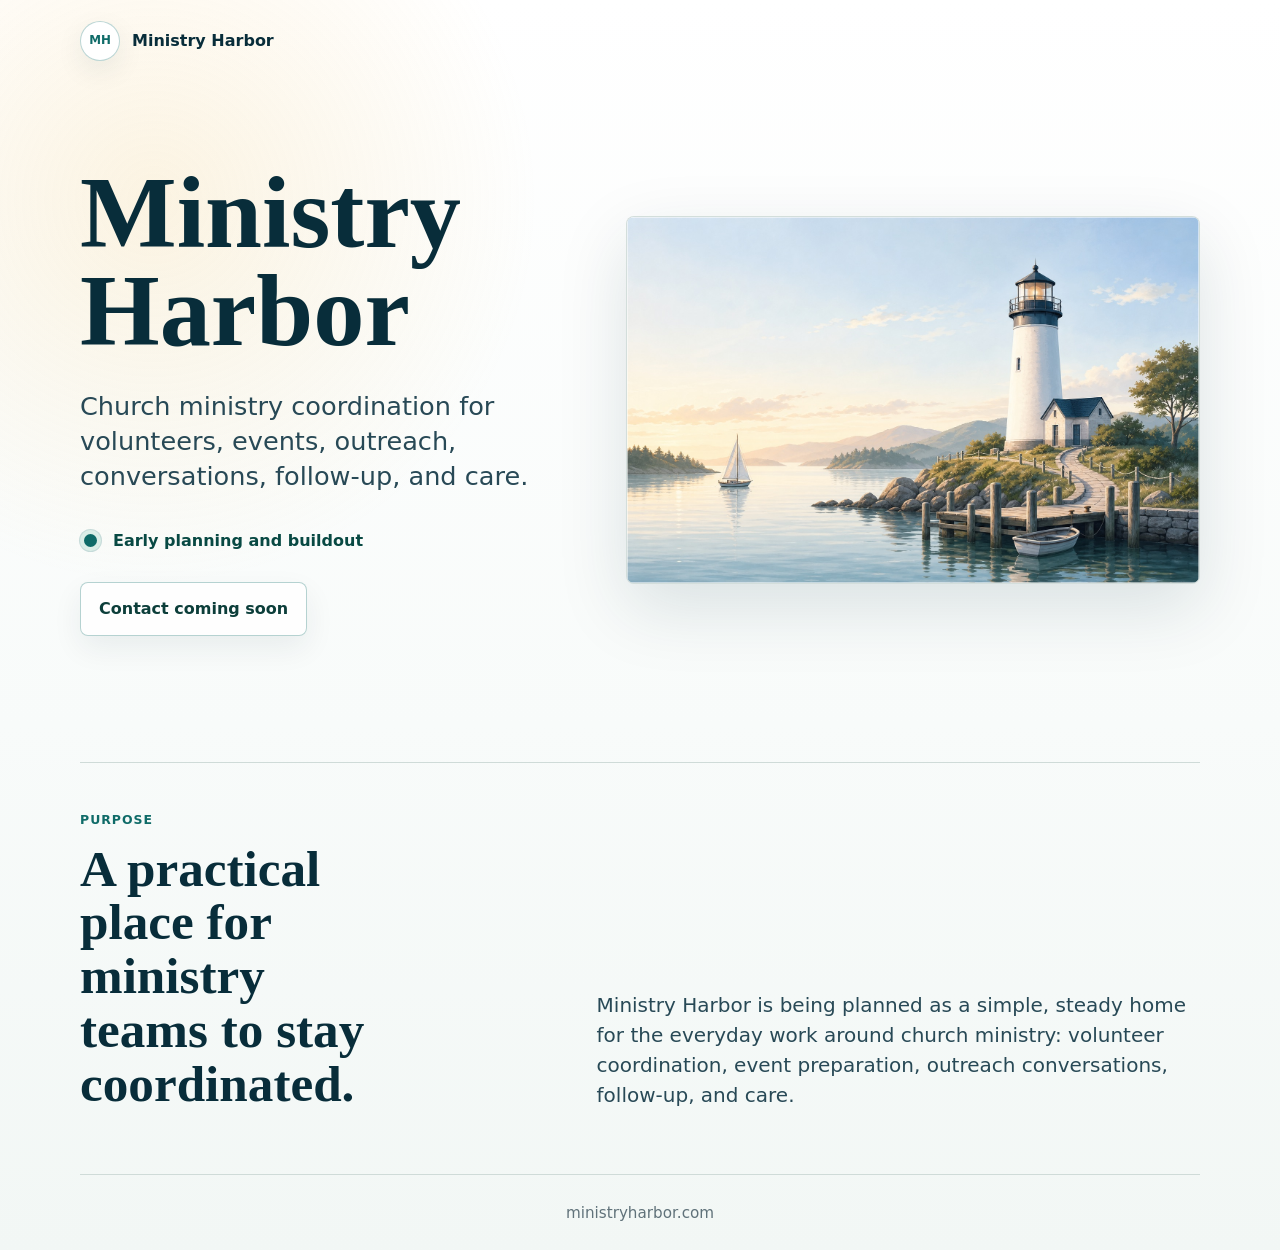
==== index.html @ 43ad4554 "Create public placeholder site" ====
<!doctype html>
<html lang="en">
  <head>
    <meta charset="utf-8">
    <meta name="viewport" content="width=device-width, initial-scale=1">
    <title>Ministry Harbor</title>
    <meta
      name="description"
      content="Ministry Harbor is an early-stage church ministry coordination product for volunteers, events, outreach, conversations, follow-up, and care."
    >
    <link rel="canonical" href="https://ministryharbor.com/">
    <link rel="stylesheet" href="styles.css">
  </head>
  <body>
    <header class="site-header" aria-label="Site header">
      <a class="brand" href="/" aria-label="Ministry Harbor home">
        <span class="brand-mark" aria-hidden="true">MH</span>
        <span>Ministry Harbor</span>
      </a>
    </header>

    <main>
      <section class="hero" aria-labelledby="page-title">
        <div class="hero-copy">
          <h1 id="page-title">Ministry Harbor</h1>
          <p class="lead">
            Church ministry coordination for volunteers, events, outreach,
            conversations, follow-up, and care.
          </p>
          <p class="planning-note">Early planning and buildout</p>
          <div class="contact-placeholder" aria-label="Contact status">
            Contact coming soon
          </div>
        </div>

        <figure class="hero-media">
          <img
            src="assets/ministry-harbor-hero.jpg"
            alt="A calm harbor with a lighthouse, small sailboat, and quiet water"
            width="1568"
            height="1003"
          >
        </figure>
      </section>

      <section class="purpose" aria-labelledby="purpose-title">
        <div>
          <p class="section-label">Purpose</p>
          <h2 id="purpose-title">A practical place for ministry teams to stay coordinated.</h2>
        </div>
        <p>
          Ministry Harbor is being planned as a simple, steady home for the
          everyday work around church ministry: volunteer coordination, event
          preparation, outreach conversations, follow-up, and care.
        </p>
      </section>
    </main>

    <footer class="site-footer">
      <span>ministryharbor.com</span>
    </footer>
  </body>
</html>
---- styles.css ----
:root {
  color-scheme: light;
  --bg: #f8fbfa;
  --surface: #ffffff;
  --ink: #082d3a;
  --ink-soft: #284956;
  --muted: #60727a;
  --line: #cfdbd8;
  --accent: #0f6b68;
  --accent-soft: #dbeee7;
  --warm: #f5c972;
  --shadow: 0 24px 70px rgba(8, 45, 58, 0.13);
}

* {
  box-sizing: border-box;
}

html {
  min-width: 320px;
  background: var(--bg);
}

body {
  margin: 0;
  color: var(--ink);
  background:
    radial-gradient(circle at 12% 16%, rgba(245, 201, 114, 0.2), transparent 24rem),
    linear-gradient(180deg, #ffffff 0%, var(--bg) 58%, #f2f7f5 100%);
  font-family: Inter, ui-sans-serif, system-ui, -apple-system, BlinkMacSystemFont, "Segoe UI", sans-serif;
  line-height: 1.5;
}

a {
  color: inherit;
}

.site-header,
.hero,
.purpose,
.site-footer {
  width: min(1120px, calc(100% - 40px));
  margin-inline: auto;
}

.site-header {
  display: flex;
  align-items: center;
  min-height: 82px;
}

.brand {
  display: inline-flex;
  align-items: center;
  gap: 12px;
  color: var(--ink);
  font-size: 1rem;
  font-weight: 750;
  text-decoration: none;
}

.brand-mark {
  display: inline-grid;
  width: 40px;
  height: 40px;
  place-items: center;
  border: 1px solid rgba(15, 107, 104, 0.28);
  border-radius: 50%;
  background: var(--surface);
  color: var(--accent);
  font-size: 0.74rem;
  font-weight: 850;
  letter-spacing: 0;
  box-shadow: 0 10px 28px rgba(8, 45, 58, 0.08);
}

.hero {
  display: grid;
  grid-template-columns: minmax(0, 0.9fr) minmax(360px, 1.1fr);
  align-items: center;
  gap: clamp(32px, 6vw, 76px);
  min-height: clamp(520px, calc(100vh - 170px), 680px);
  padding: 28px 0 72px;
}

.hero-copy {
  max-width: 600px;
}

h1,
h2,
p,
figure {
  margin: 0;
}

h1,
h2 {
  font-family: Georgia, "Times New Roman", serif;
  font-weight: 700;
  letter-spacing: 0;
}

h1 {
  max-width: 10ch;
  font-size: clamp(3.6rem, 8vw, 6.8rem);
  line-height: 0.96;
}

.lead {
  margin-top: 28px;
  color: var(--ink-soft);
  font-size: clamp(1.22rem, 2vw, 1.65rem);
  line-height: 1.38;
}

.planning-note {
  display: inline-flex;
  align-items: center;
  gap: 12px;
  margin-top: 34px;
  color: #084943;
  font-size: 1rem;
  font-weight: 750;
}

.planning-note::before {
  content: "";
  display: inline-block;
  width: 13px;
  height: 13px;
  border: 4px solid var(--accent-soft);
  border-radius: 50%;
  background: var(--accent);
  box-shadow: 0 0 0 1px rgba(15, 107, 104, 0.22);
}

.contact-placeholder {
  width: fit-content;
  margin-top: 24px;
  padding: 14px 18px;
  border: 1px solid rgba(15, 107, 104, 0.3);
  border-radius: 8px;
  background: rgba(255, 255, 255, 0.75);
  color: #0c3e3a;
  font-size: 1rem;
  font-weight: 700;
  box-shadow: 0 12px 30px rgba(8, 45, 58, 0.07);
}

.home-link {
  display: inline-flex;
  width: fit-content;
  margin-top: 28px;
  padding: 14px 18px;
  border: 1px solid rgba(15, 107, 104, 0.3);
  border-radius: 8px;
  background: var(--accent);
  color: #ffffff;
  font-size: 1rem;
  font-weight: 750;
  text-decoration: none;
  box-shadow: 0 12px 30px rgba(8, 45, 58, 0.12);
}

.home-link:focus-visible {
  outline: 3px solid rgba(245, 201, 114, 0.75);
  outline-offset: 3px;
}

.hero-media {
  position: relative;
  overflow: hidden;
  border: 1px solid rgba(207, 219, 216, 0.9);
  border-radius: 8px;
  background: var(--surface);
  box-shadow: var(--shadow);
}

.hero-media::after {
  content: "";
  position: absolute;
  inset: 0;
  pointer-events: none;
  box-shadow: inset 0 0 0 1px rgba(255, 255, 255, 0.52);
}

.hero-media img {
  display: block;
  width: 100%;
  height: auto;
  aspect-ratio: 1568 / 1003;
  object-fit: cover;
}

.not-found {
  grid-template-columns: minmax(0, 720px);
  align-content: center;
}

.purpose {
  display: grid;
  grid-template-columns: minmax(0, 0.75fr) minmax(0, 1fr);
  gap: clamp(28px, 5vw, 84px);
  padding: 48px 0 64px;
  border-top: 1px solid var(--line);
}

.section-label {
  margin-bottom: 12px;
  color: var(--accent);
  font-size: 0.78rem;
  font-weight: 850;
  letter-spacing: 0.08em;
  text-transform: uppercase;
}

h2 {
  max-width: 12ch;
  font-size: clamp(2rem, 4vw, 3.2rem);
  line-height: 1.05;
}

.purpose > p {
  align-self: end;
  max-width: 620px;
  color: var(--ink-soft);
  font-size: clamp(1.05rem, 1.6vw, 1.25rem);
}

.site-footer {
  display: flex;
  min-height: 76px;
  align-items: center;
  justify-content: center;
  border-top: 1px solid var(--line);
  color: var(--muted);
  font-size: 0.95rem;
}

@media (max-width: 860px) {
  .site-header,
  .hero,
  .purpose,
  .site-footer {
    width: min(100% - 32px, 680px);
  }

  .site-header {
    min-height: 72px;
  }

  .hero {
    grid-template-columns: 1fr;
    min-height: auto;
    padding: 28px 0 56px;
  }

  h1 {
    max-width: 11ch;
  }

  .lead {
    max-width: 24rem;
  }

  .hero-media {
    order: -1;
  }

  .purpose {
    grid-template-columns: 1fr;
    padding: 42px 0 52px;
  }

  h2 {
    max-width: 15ch;
  }
}

@media (max-width: 520px) {
  .site-header,
  .hero,
  .purpose,
  .site-footer {
    width: min(100% - 28px, 680px);
  }

  .brand {
    font-size: 0.95rem;
  }

  .brand-mark {
    width: 36px;
    height: 36px;
  }

  h1 {
    font-size: clamp(3.1rem, 18vw, 4.5rem);
  }

  .lead {
    font-size: 1.16rem;
  }

  .contact-placeholder {
    width: 100%;
    text-align: center;
  }
}
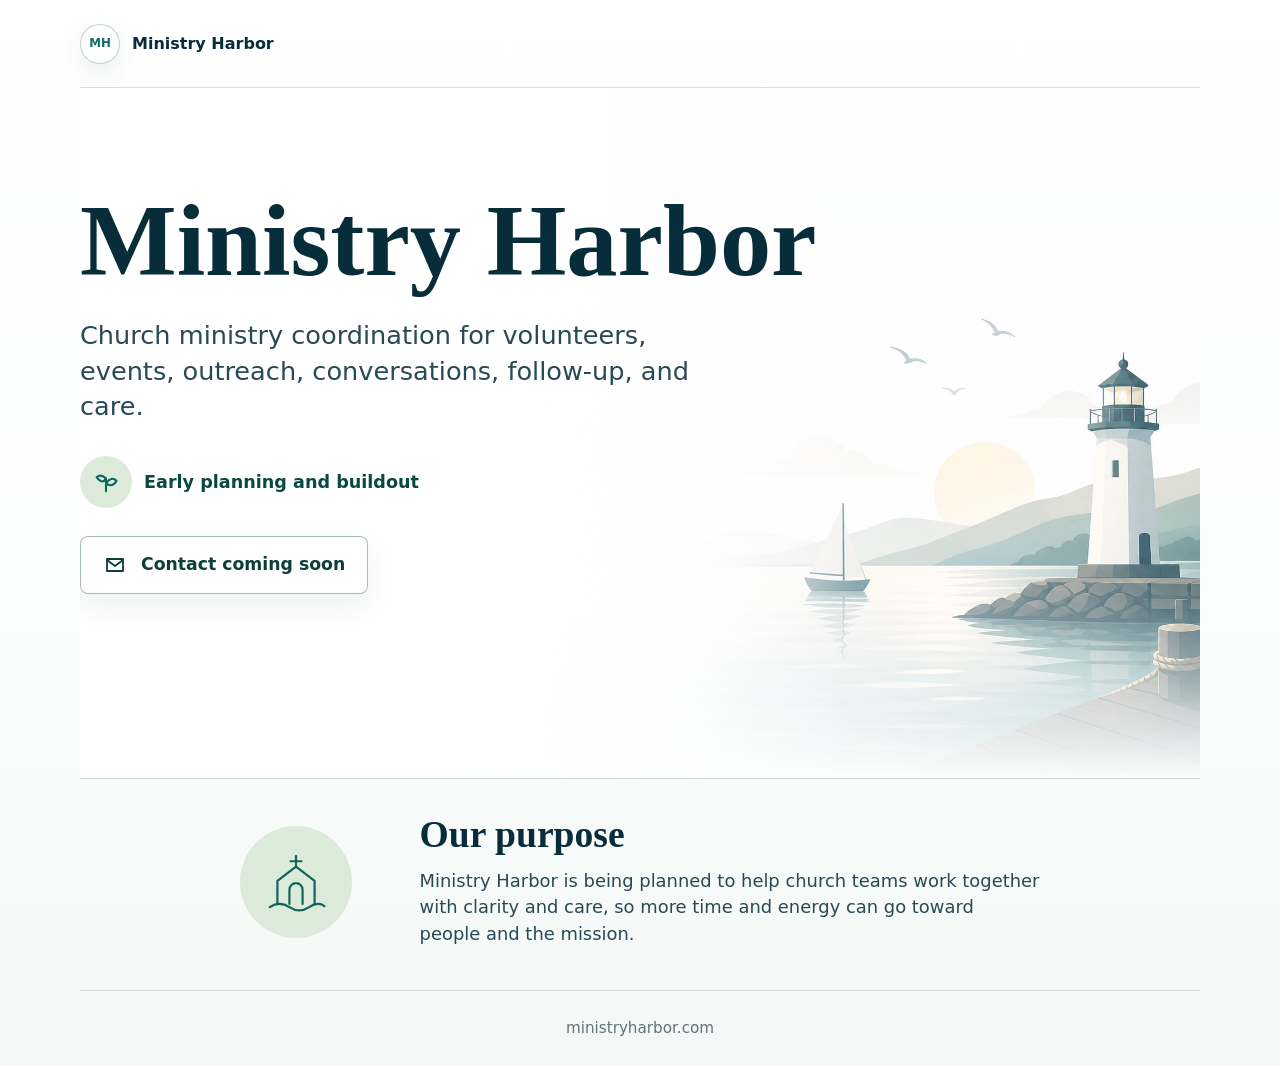
==== commit b30d882f: "Update placeholder hero design" ====
--- a/index.html
+++ b/index.html
@@ -27,32 +27,42 @@
             Church ministry coordination for volunteers, events, outreach,
             conversations, follow-up, and care.
           </p>
-          <p class="planning-note">Early planning and buildout</p>
+          <p class="planning-note">
+            <svg aria-hidden="true" viewBox="0 0 24 24">
+              <path d="M12 20V9"></path>
+              <path d="M12 9C9 6 6 6 4 8c3 4 6 5 8 1Z"></path>
+              <path d="M12 13c3-4 6-5 9-2-2 4-6 5-9 2Z"></path>
+            </svg>
+            <span>Early planning and buildout</span>
+          </p>
           <div class="contact-placeholder" aria-label="Contact status">
-            Contact coming soon
+            <svg aria-hidden="true" viewBox="0 0 24 24">
+              <path d="M4 6h16v12H4Z"></path>
+              <path d="m4 7 8 6 8-6"></path>
+            </svg>
+            <span>Contact coming soon</span>
           </div>
         </div>
-
-        <figure class="hero-media">
-          <img
-            src="assets/ministry-harbor-hero.jpg"
-            alt="A calm harbor with a lighthouse, small sailboat, and quiet water"
-            width="1568"
-            height="1003"
-          >
-        </figure>
       </section>
 
       <section class="purpose" aria-labelledby="purpose-title">
-        <div>
-          <p class="section-label">Purpose</p>
-          <h2 id="purpose-title">A practical place for ministry teams to stay coordinated.</h2>
+        <div class="purpose-icon" aria-hidden="true">
+          <svg viewBox="0 0 64 64">
+            <path d="M15 52V31l17-13 17 13v21"></path>
+            <path d="M26 52V39a6 6 0 0 1 12 0v13"></path>
+            <path d="M32 18V8"></path>
+            <path d="M27 13h10"></path>
+            <path d="M8 55c6-4 12-4 18 0s12 4 18 0 10-4 14-1"></path>
+          </svg>
         </div>
-        <p>
-          Ministry Harbor is being planned as a simple, steady home for the
-          everyday work around church ministry: volunteer coordination, event
-          preparation, outreach conversations, follow-up, and care.
-        </p>
+        <div class="purpose-copy">
+          <h2 id="purpose-title">Our purpose</h2>
+          <p>
+            Ministry Harbor is being planned to help church teams work together
+            with clarity and care, so more time and energy can go toward people
+            and the mission.
+          </p>
+        </div>
       </section>
     </main>
 
--- a/styles.css
+++ b/styles.css
@@ -9,7 +9,7 @@
   --accent: #0f6b68;
   --accent-soft: #dbeee7;
   --warm: #f5c972;
-  --shadow: 0 24px 70px rgba(8, 45, 58, 0.13);
+  --shadow: 0 20px 50px rgba(8, 45, 58, 0.12);
 }
 
 * {
@@ -18,15 +18,13 @@
 
 html {
   min-width: 320px;
-  background: var(--bg);
+  background: #ffffff;
 }
 
 body {
   margin: 0;
   color: var(--ink);
-  background:
-    radial-gradient(circle at 12% 16%, rgba(245, 201, 114, 0.2), transparent 24rem),
-    linear-gradient(180deg, #ffffff 0%, var(--bg) 58%, #f2f7f5 100%);
+  background: linear-gradient(180deg, #ffffff 0%, #fbfdfc 58%, #f3f8f6 100%);
   font-family: Inter, ui-sans-serif, system-ui, -apple-system, BlinkMacSystemFont, "Segoe UI", sans-serif;
   line-height: 1.5;
 }
@@ -46,7 +44,8 @@
 .site-header {
   display: flex;
   align-items: center;
-  min-height: 82px;
+  min-height: 88px;
+  border-bottom: 1px solid rgba(207, 219, 216, 0.85);
 }
 
 .brand {
@@ -75,16 +74,36 @@
 }
 
 .hero {
-  display: grid;
-  grid-template-columns: minmax(0, 0.9fr) minmax(360px, 1.1fr);
-  align-items: center;
-  gap: clamp(32px, 6vw, 76px);
-  min-height: clamp(520px, calc(100vh - 170px), 680px);
-  padding: 28px 0 72px;
+  position: relative;
+  min-height: clamp(570px, calc(100vh - 150px), 690px);
+  overflow: hidden;
+  padding: clamp(66px, 9vw, 104px) 0 68px;
+}
+
+.hero::before {
+  content: "";
+  position: absolute;
+  inset: 0 calc(50% - 50vw) 0 auto;
+  width: min(990px, 72vw);
+  background: url("assets/ministry-harbor-background.jpg") right bottom / contain no-repeat;
+  opacity: 0.88;
+  pointer-events: none;
+}
+
+.hero::after {
+  content: "";
+  position: absolute;
+  inset: 0 calc(50% - 50vw);
+  background:
+    linear-gradient(90deg, #ffffff 0%, #ffffff 34%, rgba(255, 255, 255, 0.92) 45%, rgba(255, 255, 255, 0.34) 66%, rgba(255, 255, 255, 0) 100%),
+    linear-gradient(180deg, rgba(255, 255, 255, 0) 72%, #fbfdfc 100%);
+  pointer-events: none;
 }
 
 .hero-copy {
-  max-width: 600px;
+  position: relative;
+  z-index: 1;
+  max-width: 1000px;
 }
 
 h1,
@@ -102,12 +121,13 @@
 }
 
 h1 {
-  max-width: 10ch;
-  font-size: clamp(3.6rem, 8vw, 6.8rem);
+  max-width: 1000px;
+  font-size: clamp(4.4rem, 8vw, 6.9rem);
   line-height: 0.96;
 }
 
 .lead {
+  max-width: 620px;
   margin-top: 28px;
   color: var(--ink-soft);
   font-size: clamp(1.22rem, 2vw, 1.65rem);
@@ -115,37 +135,56 @@
 }
 
 .planning-note {
-  display: inline-flex;
+  display: flex;
   align-items: center;
   gap: 12px;
-  margin-top: 34px;
+  width: fit-content;
+  margin-top: 32px;
   color: #084943;
-  font-size: 1rem;
+  font-size: 1.1rem;
   font-weight: 750;
 }
 
-.planning-note::before {
-  content: "";
-  display: inline-block;
-  width: 13px;
-  height: 13px;
-  border: 4px solid var(--accent-soft);
+.planning-note svg {
+  width: 52px;
+  height: 52px;
+  flex: 0 0 52px;
+  padding: 12px;
   border-radius: 50%;
-  background: var(--accent);
-  box-shadow: 0 0 0 1px rgba(15, 107, 104, 0.22);
+  background: #dcebd9;
+  color: #0f655c;
+  stroke: currentColor;
+  stroke-width: 1.8;
+  stroke-linecap: round;
+  stroke-linejoin: round;
+  fill: none;
 }
 
 .contact-placeholder {
+  display: flex;
+  align-items: center;
+  gap: 14px;
   width: fit-content;
-  margin-top: 24px;
-  padding: 14px 18px;
-  border: 1px solid rgba(15, 107, 104, 0.3);
+  margin-top: 28px;
+  padding: 15px 22px;
+  border: 1px solid rgba(8, 45, 58, 0.34);
   border-radius: 8px;
-  background: rgba(255, 255, 255, 0.75);
+  background: rgba(255, 255, 255, 0.84);
   color: #0c3e3a;
-  font-size: 1rem;
+  font-size: 1.08rem;
   font-weight: 700;
   box-shadow: 0 12px 30px rgba(8, 45, 58, 0.07);
+}
+
+.contact-placeholder svg {
+  width: 24px;
+  height: 24px;
+  flex: 0 0 24px;
+  stroke: currentColor;
+  stroke-width: 1.8;
+  stroke-linecap: round;
+  stroke-linejoin: round;
+  fill: none;
 }
 
 .home-link {
@@ -168,64 +207,51 @@
   outline-offset: 3px;
 }
 
-.hero-media {
-  position: relative;
-  overflow: hidden;
-  border: 1px solid rgba(207, 219, 216, 0.9);
-  border-radius: 8px;
-  background: var(--surface);
-  box-shadow: var(--shadow);
-}
-
-.hero-media::after {
-  content: "";
-  position: absolute;
-  inset: 0;
-  pointer-events: none;
-  box-shadow: inset 0 0 0 1px rgba(255, 255, 255, 0.52);
-}
-
-.hero-media img {
-  display: block;
-  width: 100%;
-  height: auto;
-  aspect-ratio: 1568 / 1003;
-  object-fit: cover;
-}
-
 .not-found {
-  grid-template-columns: minmax(0, 720px);
-  align-content: center;
+  min-height: 520px;
 }
 
 .purpose {
   display: grid;
-  grid-template-columns: minmax(0, 0.75fr) minmax(0, 1fr);
-  gap: clamp(28px, 5vw, 84px);
-  padding: 48px 0 64px;
+  grid-template-columns: 128px minmax(0, 620px);
+  align-items: center;
+  justify-content: center;
+  gap: clamp(28px, 4vw, 56px);
+  padding: 36px 0 42px;
   border-top: 1px solid var(--line);
 }
 
-.section-label {
-  margin-bottom: 12px;
-  color: var(--accent);
-  font-size: 0.78rem;
-  font-weight: 850;
-  letter-spacing: 0.08em;
-  text-transform: uppercase;
+.purpose-icon {
+  display: grid;
+  width: 112px;
+  height: 112px;
+  place-items: center;
+  border-radius: 50%;
+  background: #dcebd9;
+  color: #0f655c;
+}
+
+.purpose-icon svg {
+  width: 70px;
+  height: 70px;
+  stroke: currentColor;
+  stroke-width: 2;
+  stroke-linecap: round;
+  stroke-linejoin: round;
+  fill: none;
 }
 
 h2 {
-  max-width: 12ch;
-  font-size: clamp(2rem, 4vw, 3.2rem);
-  line-height: 1.05;
-}
-
-.purpose > p {
-  align-self: end;
+  color: var(--ink);
+  font-size: clamp(1.85rem, 3vw, 2.35rem);
+  line-height: 1.08;
+}
+
+.purpose-copy p {
   max-width: 620px;
+  margin-top: 12px;
   color: var(--ink-soft);
-  font-size: clamp(1.05rem, 1.6vw, 1.25rem);
+  font-size: clamp(1.03rem, 1.4vw, 1.18rem);
 }
 
 .site-footer {
@@ -251,9 +277,23 @@
   }
 
   .hero {
-    grid-template-columns: 1fr;
     min-height: auto;
-    padding: 28px 0 56px;
+    padding: 300px 0 54px;
+  }
+
+  .hero::before {
+    inset: 0 calc(50% - 50vw) auto;
+    width: 100vw;
+    height: 320px;
+    background-size: cover;
+    background-position: center top;
+    opacity: 0.86;
+  }
+
+  .hero::after {
+    background:
+      linear-gradient(180deg, rgba(255, 255, 255, 0) 0%, #ffffff 300px, #ffffff 100%),
+      linear-gradient(90deg, rgba(255, 255, 255, 0.18), rgba(255, 255, 255, 0.18));
   }
 
   h1 {
@@ -264,17 +304,15 @@
     max-width: 24rem;
   }
 
-  .hero-media {
-    order: -1;
-  }
-
   .purpose {
     grid-template-columns: 1fr;
+    justify-items: start;
     padding: 42px 0 52px;
   }
 
-  h2 {
-    max-width: 15ch;
+  .purpose-icon {
+    width: 88px;
+    height: 88px;
   }
 }
 
@@ -305,6 +343,7 @@
 
   .contact-placeholder {
     width: 100%;
+    justify-content: center;
     text-align: center;
   }
 }
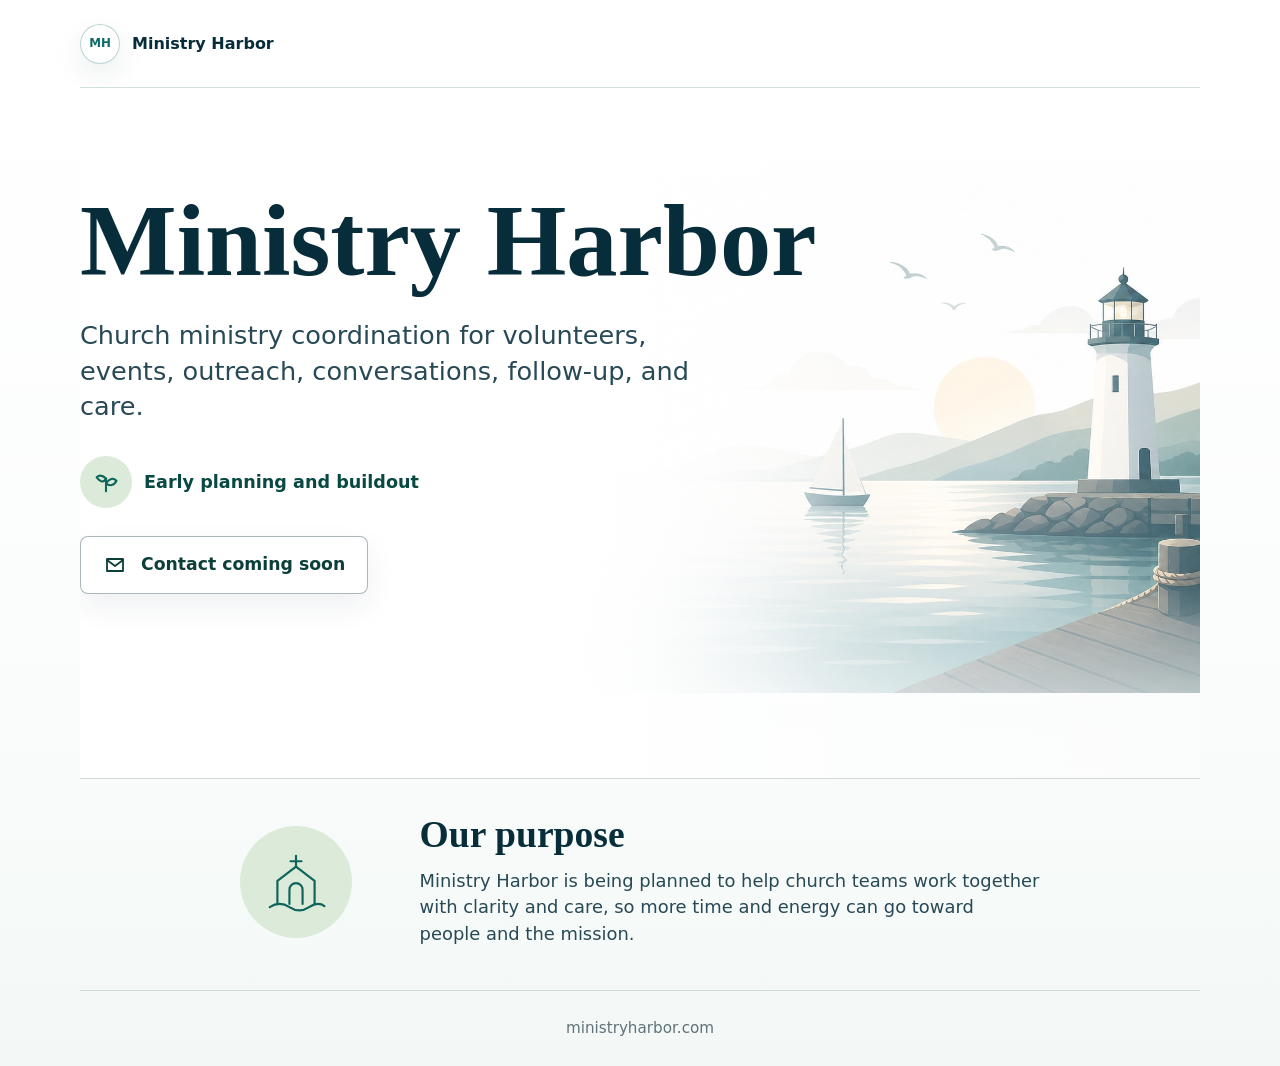
==== commit f8d7d241: "Stabilize responsive hero background" ====
--- a/index.html
+++ b/index.html
@@ -9,7 +9,7 @@
       content="Ministry Harbor is an early-stage church ministry coordination product for volunteers, events, outreach, conversations, follow-up, and care."
     >
     <link rel="canonical" href="https://ministryharbor.com/">
-    <link rel="stylesheet" href="styles.css">
+    <link rel="stylesheet" href="styles.css?v=bg-stability-2">
   </head>
   <body>
     <header class="site-header" aria-label="Site header">
--- a/styles.css
+++ b/styles.css
@@ -84,8 +84,8 @@
   content: "";
   position: absolute;
   inset: 0 calc(50% - 50vw) 0 auto;
-  width: min(990px, 72vw);
-  background: url("assets/ministry-harbor-background.jpg") right bottom / contain no-repeat;
+  width: min(960px, 72vw);
+  background: url("assets/ministry-harbor-background.jpg") right center / contain no-repeat;
   opacity: 0.88;
   pointer-events: none;
 }
@@ -276,26 +276,6 @@
     min-height: 72px;
   }
 
-  .hero {
-    min-height: auto;
-    padding: 300px 0 54px;
-  }
-
-  .hero::before {
-    inset: 0 calc(50% - 50vw) auto;
-    width: 100vw;
-    height: 320px;
-    background-size: cover;
-    background-position: center top;
-    opacity: 0.86;
-  }
-
-  .hero::after {
-    background:
-      linear-gradient(180deg, rgba(255, 255, 255, 0) 0%, #ffffff 300px, #ffffff 100%),
-      linear-gradient(90deg, rgba(255, 255, 255, 0.18), rgba(255, 255, 255, 0.18));
-  }
-
   h1 {
     max-width: 11ch;
   }
@@ -313,6 +293,28 @@
   .purpose-icon {
     width: 88px;
     height: 88px;
+  }
+}
+
+@media (max-width: 640px) {
+  .hero {
+    min-height: auto;
+    padding: clamp(270px, 48vw, 330px) 0 54px;
+  }
+
+  .hero::before {
+    inset: 0 calc(50% - 50vw) auto;
+    width: 100vw;
+    height: clamp(230px, 58vw, 320px);
+    background-size: contain;
+    background-position: right top;
+    opacity: 0.86;
+  }
+
+  .hero::after {
+    background:
+      linear-gradient(180deg, rgba(255, 255, 255, 0) 0%, #ffffff clamp(245px, 50vw, 320px), #ffffff 100%),
+      linear-gradient(90deg, rgba(255, 255, 255, 0.18), rgba(255, 255, 255, 0.18));
   }
 }
 
